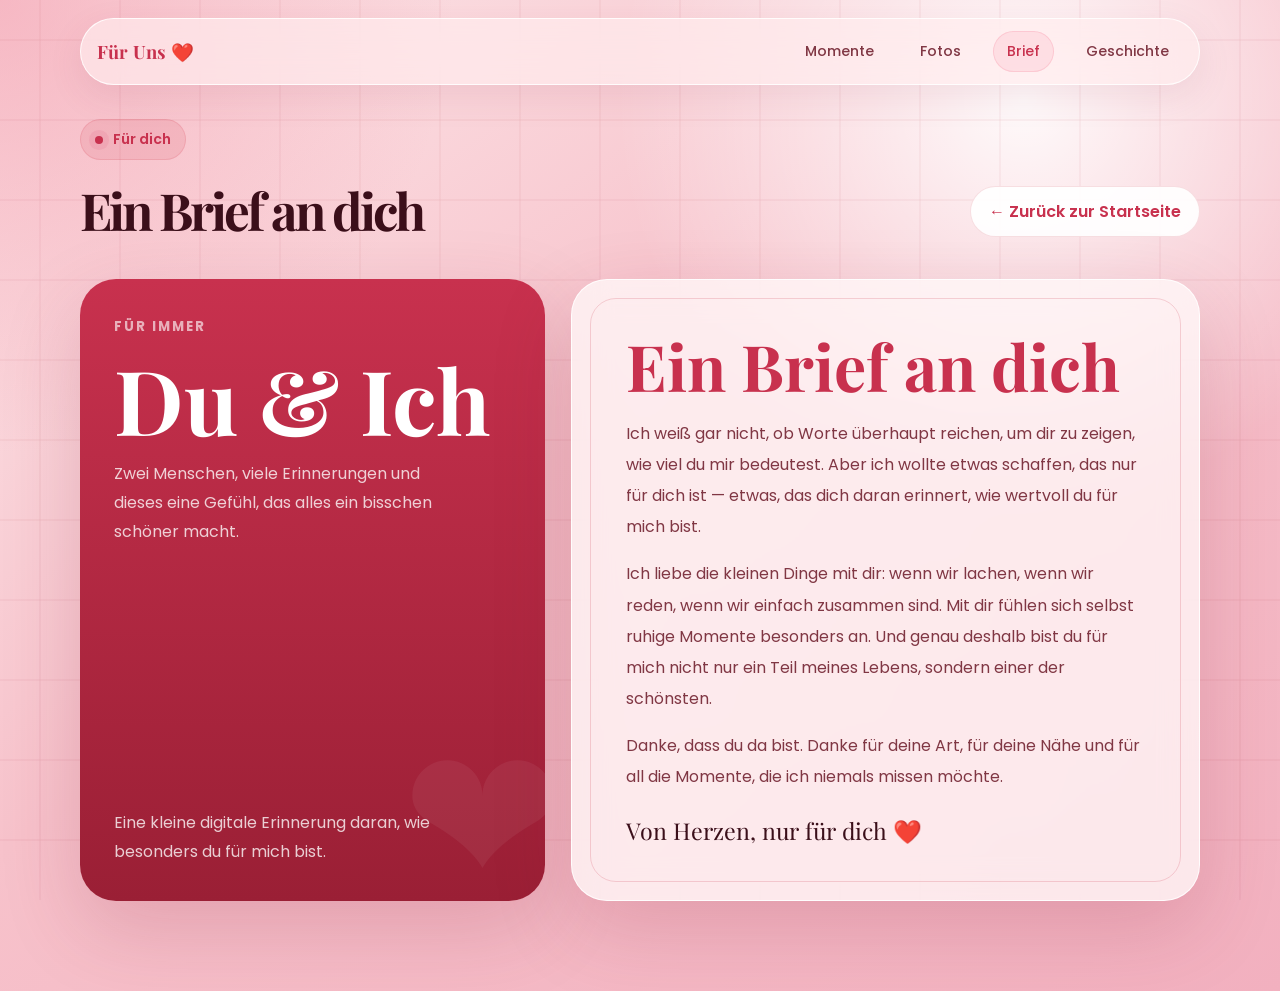
==== brief.html @ fd8bfae0 "Seite überarbeitet mit Menubar und neue Unterseiten" ====
<!DOCTYPE html>
<html lang="de">
<head>
  <meta charset="UTF-8" />
  <meta name="viewport" content="width=device-width, initial-scale=1.0" />
  <title>Brief</title>
  <link rel="preconnect" href="https://fonts.googleapis.com">
  <link rel="preconnect" href="https://fonts.gstatic.com" crossorigin>
  <link href="https://fonts.googleapis.com/css2?family=Playfair+Display:wght@500;600;700&family=Poppins:wght@300;400;500;600&display=swap" rel="stylesheet">
  <link rel="stylesheet" href="./style.css">
</head>
<body>
  <div class="hearts" id="hearts"></div>
  <main class="page content-page">
    <nav class="nav">
      <div class="brand">Für Uns ❤️</div>
      <div class="links">
        <a href="./moments.html">Momente</a>
        <a href="./photos.html">Fotos</a>
        <a href="./brief.html" class="active">Brief</a>
        <a href="./story.html">Geschichte</a>
      </div>
    </nav>
    <header class="page-header">
      <div>
        <p class="small-title">Für dich</p>
        <h1>Ein Brief an dich</h1>
      </div>
      <a href="./index.html" class="back-link">← Zurück zur Startseite</a>
    </header>

    <section class="letter-wrap">
      <aside class="date-card">
        <div>
          <small>Für immer</small>
          <h2>Du & Ich</h2>
          <p>
            Zwei Menschen, viele Erinnerungen und dieses eine Gefühl, das alles ein bisschen schöner macht.
          </p>
        </div>
        <p>Eine kleine digitale Erinnerung daran, wie besonders du für mich bist.</p>
      </aside>

      <article class="letter">
        <h2>Ein Brief an dich</h2>
        <p>
          Ich weiß gar nicht, ob Worte überhaupt reichen, um dir zu zeigen, wie viel du mir bedeutest.
          Aber ich wollte etwas schaffen, das nur für dich ist — etwas, das dich daran erinnert,
          wie wertvoll du für mich bist.
        </p>
        <p>
          Ich liebe die kleinen Dinge mit dir: wenn wir lachen, wenn wir reden, wenn wir einfach zusammen sind.
          Mit dir fühlen sich selbst ruhige Momente besonders an. Und genau deshalb bist du für mich nicht nur ein Teil meines Lebens,
          sondern einer der schönsten.
        </p>
        <p>
          Danke, dass du da bist. Danke für deine Art, für deine Nähe und für all die Momente,
          die ich niemals missen möchte.
        </p>
        <div class="signature">Von Herzen, nur für dich ❤️</div>
      </article>
    </section>
  </main>
  <script src="./script.js"></script>
</body>
</html>
---- style.css ----
* {
      margin: 0;
      padding: 0;
      box-sizing: border-box;
    }

    :root {
      --bg: #fde8ea;
      --cream: #fff1f2;
      --rose: #f06b84;
      --rose-dark: #c8314e;
      --wine: #3b0f1a;
      --muted: #803744;
      --card: rgba(255, 238, 240, 0.78);
      --line: rgba(200, 40, 60, 0.18);
      --shadow: 0 28px 80px rgba(140, 30, 55, 0.18);
      --transition: 0.25s;
    }

    html {
      scroll-behavior: smooth;
    }

    body {
      font-family: 'Poppins', sans-serif;
      color: var(--wine);
      background:
        radial-gradient(circle at top left, rgba(240,140,160,0.52), transparent 28%),
        radial-gradient(circle at 80% 10%, rgba(255,255,255,0.92), transparent 30%),
        linear-gradient(145deg, #fde8ea 0%, #f7c2cb 45%, #f2b0bf 100%);
      min-height: 100vh;
      overflow-x: hidden;
    }

    body::before {
      content: "";
      position: fixed;
      inset: 0;
      background-image: url("data:image/svg+xml,%3Csvg width='80' height='80' viewBox='0 0 80 80' xmlns='http://www.w3.org/2000/svg'%3E%3Cg fill='none' stroke='%23b02b3a' stroke-opacity='0.12'%3E%3Cpath d='M0 40h80M40 0v80'/%3E%3C/g%3E%3C/svg%3E");
      pointer-events: none;
      opacity: 0.75;
      z-index: 0;
    }

    .hearts {
      position: fixed;
      inset: 0;
      pointer-events: none;
      overflow: hidden;
      z-index: 1;
    }

    .heart {
      position: absolute;
      bottom: -50px;
      color: rgba(200, 30, 50, 0.72);
      animation: heartFloat linear forwards;
      filter: blur(0.1px);
    }

    @keyframes heartFloat {
      0% {
        transform: translateY(0) translateX(0) scale(0.7) rotate(0deg);
        opacity: 0;
      }
      14% { opacity: 1; }
      100% {
        transform: translateY(-110vh) translateX(var(--move)) scale(1.35) rotate(35deg);
        opacity: 0;
      }
    }

    .page {
      width: min(1120px, 92%);
      margin: 0 auto;
      position: relative;
      z-index: 2;
      padding-top: 18px;
    }

    .nav {
      position: sticky;
      top: 18px;
      z-index: 10;
      margin-top: 0;
      padding: 12px 16px;
      display: flex;
      justify-content: space-between;
      align-items: center;
      border-radius: 999px;
      background: rgba(255, 236, 238, 0.68);
      backdrop-filter: blur(18px);
      border: 1px solid rgba(255,255,255,0.85);
      box-shadow: 0 12px 35px rgba(150,45,82,0.10);
    }

    .brand {
      font-family: 'Playfair Display', serif;
      color: var(--rose-dark);
      font-size: 1.15rem;
      font-weight: 700;
      letter-spacing: 0.2px;
    }

    .links {
      display: flex;
      gap: 18px;
      font-size: 0.88rem;
    }

    .links a {
      text-decoration: none;
      color: var(--muted);
      font-weight: 500;
      padding: 10px 14px;
      border-radius: 999px;
      transition: var(--transition) ease;
    }

    .links a:hover,
    .links a.active {
      color: var(--rose-dark);
      background: rgba(240, 100, 130, 0.12);
    }

    .links a.active {
      box-shadow: inset 0 0 0 1px rgba(240, 100, 130, 0.18);
    }

    .page-header {
      margin: 34px 0 42px;
      display: grid;
      grid-template-columns: 1fr auto;
      gap: 18px;
      align-items: end;
    }

    .page-header h1 {
      font-family: 'Playfair Display', serif;
      font-size: clamp(2.4rem, 4vw, 3.2rem);
      line-height: 1.02;
      margin: 0.15rem 0 0;
    }

    .back-link {
      display: inline-flex;
      align-items: center;
      justify-content: center;
      padding: 12px 18px;
      border-radius: 999px;
      background: rgba(255,255,255,0.92);
      border: 1px solid rgba(200,30,50,0.14);
      color: var(--rose-dark);
      text-decoration: none;
      font-weight: 600;
      font-size: 1rem;
      transition: transform var(--transition) ease, background var(--transition) ease;
    }

    .back-link:hover,
    .back-link:focus-visible {
      transform: translateY(-2px);
      background: rgba(255,255,255,1);
    }

    .hero {
      min-height: calc(100vh - 90px);
      display: grid;
      grid-template-columns: 1.05fr 0.95fr;
      align-items: center;
      gap: 46px;
      padding: 72px 0 82px;
    }

    .hero-text {
      animation: fadeUp 0.9s ease both;
    }

    .small-title {
      display: inline-flex;
      align-items: center;
      gap: 10px;
      padding: 9px 14px;
      background: rgba(200,30,50,0.10);
      border: 1px solid rgba(200,30,50,0.12);
      border-radius: 999px;
      color: var(--rose-dark);
      font-size: 0.88rem;
      font-weight: 600;
      margin-bottom: 22px;
    }

    .small-title::before {
      content: "";
      width: 8px;
      height: 8px;
      border-radius: 50%;
      background: var(--rose-dark);
      box-shadow: 0 0 0 6px rgba(217,79,121,0.12);
    }

    h1 {
      font-family: 'Playfair Display', serif;
      font-size: clamp(3.6rem, 8vw, 7.6rem);
      line-height: 0.92;
      letter-spacing: -3px;
      color: var(--wine);
      margin-bottom: 26px;
    }

    h1 span {
      display: block;
      color: var(--rose-dark);
      font-style: italic;
    }

    .hero-text p {
      max-width: 600px;
      font-size: 1.06rem;
      line-height: 1.9;
      color: var(--muted);
      margin-bottom: 34px;
    }

    .hero-buttons {
      display: flex;
      gap: 14px;
      flex-wrap: wrap;
    }

    .button {
      border: 0;
      text-decoration: none;
      cursor: pointer;
      border-radius: 999px;
      padding: 14px 22px;
      font-weight: 600;
      transition: var(--transition) ease;
      display: inline-flex;
      align-items: center;
      gap: 9px;
    }

    .button.primary {
      background: var(--rose-dark);
      color: white;
      box-shadow: 0 22px 44px rgba(140,20,40,0.22);
    }

    .button.secondary {
      background: rgba(255,255,255,0.82);
      color: var(--rose-dark);
      border: 1px solid rgba(200,30,50,0.12);
    }

    .button:hover {
      transform: translateY(-3px);
    }

    .hero-visual {
      position: relative;
      min-height: 600px;
      animation: fadeIn 1.1s ease both 0.2s;
    }

.hero-visual::after {
  content: "";
  position: absolute;
  inset: 0;
  pointer-events: none;
  border-radius: inherit;
  background: linear-gradient(180deg, rgba(255,240,243,0.05), transparent 40%);
}

    .photo-main,
    .photo-small,
    .quote-card {
      position: absolute;
      background: var(--cream);
      box-shadow: var(--shadow);
      border: 10px solid rgba(255,255,255,0.95);
    }

    .photo-main {
      width: 72%;
      height: 460px;
      right: 4%;
      top: 38px;
      border-radius: 34px;
      overflow: hidden;
      transform: rotate(3deg);
    }

    .photo-main img,
    .photo-small img {
      width: 100%;
      height: 100%;
      object-fit: cover;
      display: block;
    }

    .photo-small {
      width: 48%;
      height: 260px;
      left: 0;
      bottom: 35px;
      border-radius: 26px;
      overflow: hidden;
      transform: rotate(-7deg);
    }

    .quote-card {
      width: 245px;
      right: 0;
      bottom: 10px;
      border-radius: 26px;
      padding: 24px;
      border-width: 1px;
      background: rgba(255,250,250,0.78);
      backdrop-filter: blur(16px);
      transform: rotate(2deg);
    }

    .quote-card p {
      color: var(--wine);
      line-height: 1.65;
      font-family: 'Playfair Display', serif;
      font-size: 1.25rem;
      font-style: italic;
    }

    .section-head {
      margin: 34px auto 36px;
      text-align: center;
      max-width: 720px;
    }

    .section-head .label {
      color: var(--rose-dark);
      font-weight: 700;
      text-transform: uppercase;
      letter-spacing: 2px;
      font-size: 0.78rem;
    }

    .section-head h2 {
      margin-top: 8px;
      font-family: 'Playfair Display', serif;
      font-size: clamp(2.4rem, 5vw, 4.7rem);
      line-height: 1;
      letter-spacing: -1.5px;
    }

    .section-head p {
      margin-top: 14px;
      color: var(--muted);
      line-height: 1.8;
    }

    .intro-gallery {
      margin: 68px 0 90px;
    }

    .gallery-grid {
      display: grid;
      grid-template-columns: repeat(auto-fit, minmax(280px, 1fr));
      gap: 26px;
      margin-top: 38px;
    }

    .intro-card {
      border-radius: 32px;
      overflow: hidden;
      background: rgba(255,255,255,0.92);
      backdrop-filter: blur(12px);
      border: 1px solid rgba(255,255,255,0.86);
      box-shadow: 0 20px 60px rgba(140, 30, 55, 0.12);
      transition: transform var(--transition) ease, box-shadow var(--transition) ease;
      display: flex;
      flex-direction: column;
    }

    .intro-card:hover {
      transform: translateY(-6px);
      box-shadow: 0 30px 80px rgba(140, 30, 55, 0.2);
    }

    .intro-card img {
      width: 100%;
      height: 200px;
      object-fit: cover;
      display: block;
    }

    .intro-label {
      padding: 20px 24px;
      background: linear-gradient(135deg, rgba(240, 107, 132, 0.08), rgba(217, 79, 121, 0.04));
      border-top: 1px solid rgba(200, 30, 50, 0.1);
      flex: 1;
      display: flex;
      flex-direction: column;
      justify-content: center;
      color: var(--muted);
      font-size: 0.95rem;
      line-height: 1.6;
    }

    .intro-label strong {
      display: block;
      margin-bottom: 8px;
      font-family: 'Playfair Display', serif;
      font-size: 1.05rem;
      font-weight: 600;
      color: var(--rose-dark);
    }

    .memories {
      display: grid;
      grid-template-columns: repeat(12, 1fr);
      gap: 22px;
      margin-bottom: 90px;
    }

    .memory {
      min-height: 390px;
      border-radius: 34px;
      overflow: hidden;
      position: relative;
      box-shadow: var(--shadow);
      background: #fff;
      isolation: isolate;
    }

    .memory:nth-child(1) { grid-column: span 7; }
    .memory:nth-child(2) { grid-column: span 5; }
    .memory:nth-child(3) { grid-column: span 5; }
    .memory:nth-child(4) { grid-column: span 7; }

    .memory img {
      position: absolute;
      inset: 0;
      width: 100%;
      height: 100%;
      object-fit: cover;
      transition: transform 0.7s ease;
      z-index: -2;
    }

    .memory::before {
      content: "";
      position: absolute;
      inset: 0;
      background: linear-gradient(to top, rgba(44,14,28,0.78), rgba(44,14,28,0.12), transparent);
      z-index: -1;
    }

    .memory:hover img {
      transform: scale(1.07);
    }

    .memory-content {
      height: 100%;
      display: flex;
      flex-direction: column;
      justify-content: flex-end;
      padding: 30px;
      color: white;
    }

    .memory-content span {
      width: fit-content;
      padding: 7px 12px;
      border-radius: 999px;
      background: rgba(255,255,255,0.14);
      backdrop-filter: blur(12px);
      font-size: 0.78rem;
      font-weight: 700;
      margin-bottom: 13px;
    }

    .memory-content h3 {
      font-family: 'Playfair Display', serif;
      font-size: 2rem;
      margin-bottom: 9px;
    }

    .memory-content p {
      max-width: 470px;
      color: rgba(255,255,255,0.86);
      line-height: 1.7;
    }

    .letter-wrap {
      margin: 20px 0 90px;
      display: grid;
      grid-template-columns: 0.85fr 1.15fr;
      gap: 26px;
      align-items: stretch;
    }

    .date-card {
      border-radius: 36px;
      padding: 34px;
      background: linear-gradient(180deg, var(--rose-dark), #9a1f35);
      color: white;
      box-shadow: var(--shadow);
      position: relative;
      overflow: hidden;
      min-height: 430px;
      display: flex;
      flex-direction: column;
      justify-content: space-between;
    }

    .date-card::after {
      content: "❤";
      position: absolute;
      right: -18px;
      bottom: -60px;
      font-size: 12rem;
      color: rgba(255,255,255,0.06);
    }

    .date-card small {
      color: rgba(255,255,255,0.62);
      text-transform: uppercase;
      letter-spacing: 2px;
      font-weight: 700;
    }

    .date-card h2 {
      font-family: 'Playfair Display', serif;
      font-size: clamp(3.4rem, 7vw, 5.6rem);
      line-height: 0.92;
      margin: 20px 0;
    }

    .date-card p {
      color: rgba(255,255,255,0.78);
      line-height: 1.8;
      max-width: 320px;
    }

    .letter {
      border-radius: 36px;
      padding: clamp(30px, 5vw, 54px);
      background: rgba(255,249,249,0.76);
      backdrop-filter: blur(18px);
      border: 1px solid rgba(255,255,255,0.86);
      box-shadow: var(--shadow);
      position: relative;
    }

    .letter::before {
      content: "";
      position: absolute;
      inset: 18px;
      border: 1px solid var(--line);
      border-radius: 26px;
      pointer-events: none;
    }

    .letter h2 {
      font-family: 'Playfair Display', serif;
      font-size: clamp(2.4rem, 5vw, 4.2rem);
      line-height: 1;
      margin-bottom: 20px;
      color: var(--rose-dark);
    }

    .letter p {
      color: var(--muted);
      line-height: 1.95;
      margin-bottom: 16px;
      position: relative;
      z-index: 1;
    }

    .signature {
      margin-top: 22px;
      font-family: 'Playfair Display', serif;
      font-size: 1.45rem;
      color: var(--wine);
      position: relative;
      z-index: 1;
    }

    .timeline {
      margin: 0 0 80px;
      padding: 48px;
      border-radius: 38px;
      background: rgba(255,245,246,0.72);
      backdrop-filter: blur(18px);
      border: 1px solid rgba(255,255,255,0.84);
      box-shadow: var(--shadow);
    }

    .timeline h2 {
      font-family: 'Playfair Display', serif;
      text-align: center;
      font-size: clamp(2.5rem, 5vw, 4.6rem);
      margin-bottom: 42px;
      letter-spacing: -1px;
    }

    .steps {
      display: grid;
      grid-template-columns: repeat(4, 1fr);
      gap: 18px;
    }

    .step {
      position: relative;
      padding: 24px;
      min-height: 230px;
      border-radius: 28px;
      background: rgba(255,255,255,0.68);
      border: 1px solid rgba(217,79,121,0.10);
    }

    .step strong {
      display: grid;
      place-items: center;
      width: 42px;
      height: 42px;
      border-radius: 50%;
      color: white;
      background: var(--rose-dark);
      margin-bottom: 18px;
      box-shadow: 0 10px 22px rgba(217,79,121,0.25);
    }

    .step h3 {
      font-size: 1rem;
      color: var(--wine);
      margin-bottom: 10px;
    }

    .step p {
      color: var(--muted);
      line-height: 1.7;
      font-size: 0.92rem;
    }

    .final-message {
      margin: 0 auto 74px;
      text-align: center;
      max-width: 820px;
      padding: 58px 30px;
      border-radius: 40px;
      background: linear-gradient(135deg, #7a1220, #c62b47);
      color: white;
      box-shadow: var(--shadow);
      position: relative;
      overflow: hidden;
    }

    .final-message::before {
      content: "♡";
      position: absolute;
      left: 28px;
      top: -32px;
      color: rgba(255,255,255,0.08);
      font-size: 13rem;
      line-height: 1;
    }

    .final-message h2 {
      font-family: 'Playfair Display', serif;
      font-size: clamp(2.5rem, 5vw, 4.5rem);
      line-height: 1;
      margin-bottom: 18px;
      position: relative;
    }

    .final-message p {
      color: rgba(255,255,255,0.82);
      line-height: 1.9;
      position: relative;
      max-width: 620px;
      margin: auto;
    }

    footer {
      text-align: center;
      color: var(--muted);
      padding: 0 0 40px;
      font-size: 0.92rem;
    }

    .music-btn {
      position: fixed;
      right: 22px;
      bottom: 22px;
      z-index: 20;
      width: 62px;
      height: 62px;
      border-radius: 50%;
      border: 0;
      cursor: pointer;
      background: var(--rose-dark);
      color: white;
      font-size: 1.3rem;
      box-shadow: 0 16px 36px rgba(140,20,40,0.32);
      transition: var(--transition) ease;
    }

    .music-btn:hover {
      transform: translateY(-4px) scale(1.04);
      background: var(--wine);
    }

    .music-btn.playing {
      animation: pulse 1.4s infinite;
    }

    @keyframes pulse {
      0%, 100% { box-shadow: 0 16px 36px rgba(75,31,47,0.28); }
      50% { box-shadow: 0 16px 50px rgba(217,79,121,0.55); }
    }

    @keyframes fadeUp {
      from { opacity: 0; transform: translateY(28px); }
      to { opacity: 1; transform: translateY(0); }
    }

    @keyframes fadeIn {
      from { opacity: 0; transform: scale(0.96); }
      to { opacity: 1; transform: scale(1); }
    }

/* Focus styles for keyboard users */
.links a:focus-visible,
.button:focus-visible,
.music-btn:focus-visible,
a:focus-visible,
button:focus-visible {
  outline: 3px solid rgba(217,79,121,0.14);
  outline-offset: 4px;
  border-radius: 12px;
}

.photo-page {
  width: min(1120px, 92%);
  margin: 0 auto;
  padding: 24px 0 80px;
}

.photo-page .page-header {
  display: grid;
  grid-template-columns: 1fr auto;
  gap: 18px;
  align-items: end;
  margin: 28px 0 36px;
}

.photo-page .page-header h1 {
  font-family: 'Playfair Display', serif;
  font-size: clamp(2.2rem, 4vw, 3rem);
  color: var(--wine);
  margin: 0;
}

.photo-page .back-link {
  display: inline-flex;
  align-items: center;
  justify-content: center;
  padding: 12px 18px;
  border-radius: 999px;
  background: rgba(255,255,255,0.92);
  border: 1px solid rgba(200,30,50,0.14);
  color: var(--rose-dark);
  text-decoration: none;
  font-weight: 600;
  font-size: 1rem;
  transition: transform var(--transition) ease, background var(--transition) ease;
}

.photo-page .back-link:hover,
.photo-page .back-link:focus-visible {
  transform: translateY(-2px);
  background: rgba(255,255,255,1);
}

.photo-grid {
  display: grid;
  grid-template-columns: repeat(auto-fit, minmax(280px, 1fr));
  gap: 26px;
}

.photo-card {
  border-radius: 32px;
  overflow: hidden;
  box-shadow: var(--shadow);
  position: relative;
  height: 360px;
  transition: transform var(--transition) ease, box-shadow var(--transition) ease;
}

.photo-card:hover {
  transform: translateY(-8px);
  box-shadow: 0 40px 100px rgba(140, 30, 55, 0.25);
}

.photo-card img {
  width: 100%;
  height: 100%;
  object-fit: cover;
  display: block;
}

.photo-card .caption {
  position: absolute;
  bottom: 0;
  left: 0;
  right: 0;
  padding: 24px 22px;
  background: linear-gradient(180deg, transparent 0%, rgba(44,14,28,0.92) 40%, rgba(44,14,28,0.98) 100%);
  color: white;
  line-height: 1.6;
}

.photo-card .caption strong {
  display: block;
  margin-bottom: 8px;
  font-family: 'Playfair Display', serif;
  font-size: 1.12rem;
  font-weight: 600;
}

@media (max-width: 840px) {
  .photo-grid {
    grid-template-columns: repeat(2, minmax(0, 1fr));
  }
}

@media (max-width: 620px) {
  .photo-page {
    padding: 40px 0 60px;
  }

  .photo-page .page-header {
    flex-direction: column;
    align-items: flex-start;
  }

  .photo-grid {
    grid-template-columns: 1fr;
  }
}

    @media (max-width: 1000px) {
      .hero {
        grid-template-columns: 1fr;
        gap: 20px;
        padding-top: 58px;
      }

      .hero-visual {
        min-height: 520px;
      }

      .memory:nth-child(n) {
        grid-column: span 6;
      }

      .letter-wrap {
        grid-template-columns: 1fr;
      }

      .steps {
        grid-template-columns: repeat(2, 1fr);
      }
    }

    @media (max-width: 680px) {
      .page {
        width: min(94%, 1120px);
      }

      .nav {
        align-items: flex-start;
        flex-direction: column;
        border-radius: 26px;
      }

      .links {
        width: 100%;
        justify-content: space-between;
        gap: 8px;
        font-size: 0.8rem;
      }

      h1 {
        letter-spacing: -1.5px;
      }

      .page-header {
        grid-template-columns: 1fr;
        align-items: flex-start;
      }

      .back-link {
        justify-self: start;
      }

      .hero {
        min-height: auto;
        padding: 46px 0 58px;
      }

      .hero-visual {
        min-height: 430px;
      }

      .photo-main {
        width: 82%;
        height: 330px;
        right: 0;
      }

      .photo-small {
        width: 55%;
        height: 190px;
        bottom: 28px;
      }

      .quote-card {
        width: 210px;
        padding: 18px;
      }

      .quote-card p {
        font-size: 1.05rem;
      }

      .memory:nth-child(n) {
        grid-column: span 12;
      }

      .memory {
        min-height: 330px;
        border-radius: 28px;
      }

      .letter,
      .date-card,
      .timeline,
      .final-message {
        border-radius: 28px;
      }

      .timeline {
        padding: 28px;
      }

      .steps {
        grid-template-columns: 1fr;
      }

      .music-btn {
        width: 56px;
        height: 56px;
      }
    }

@media (max-width: 820px) {
  .memories {
    grid-template-columns: 1fr;
    gap: 18px;
  }

  .memory {
    min-height: 280px;
  }
}
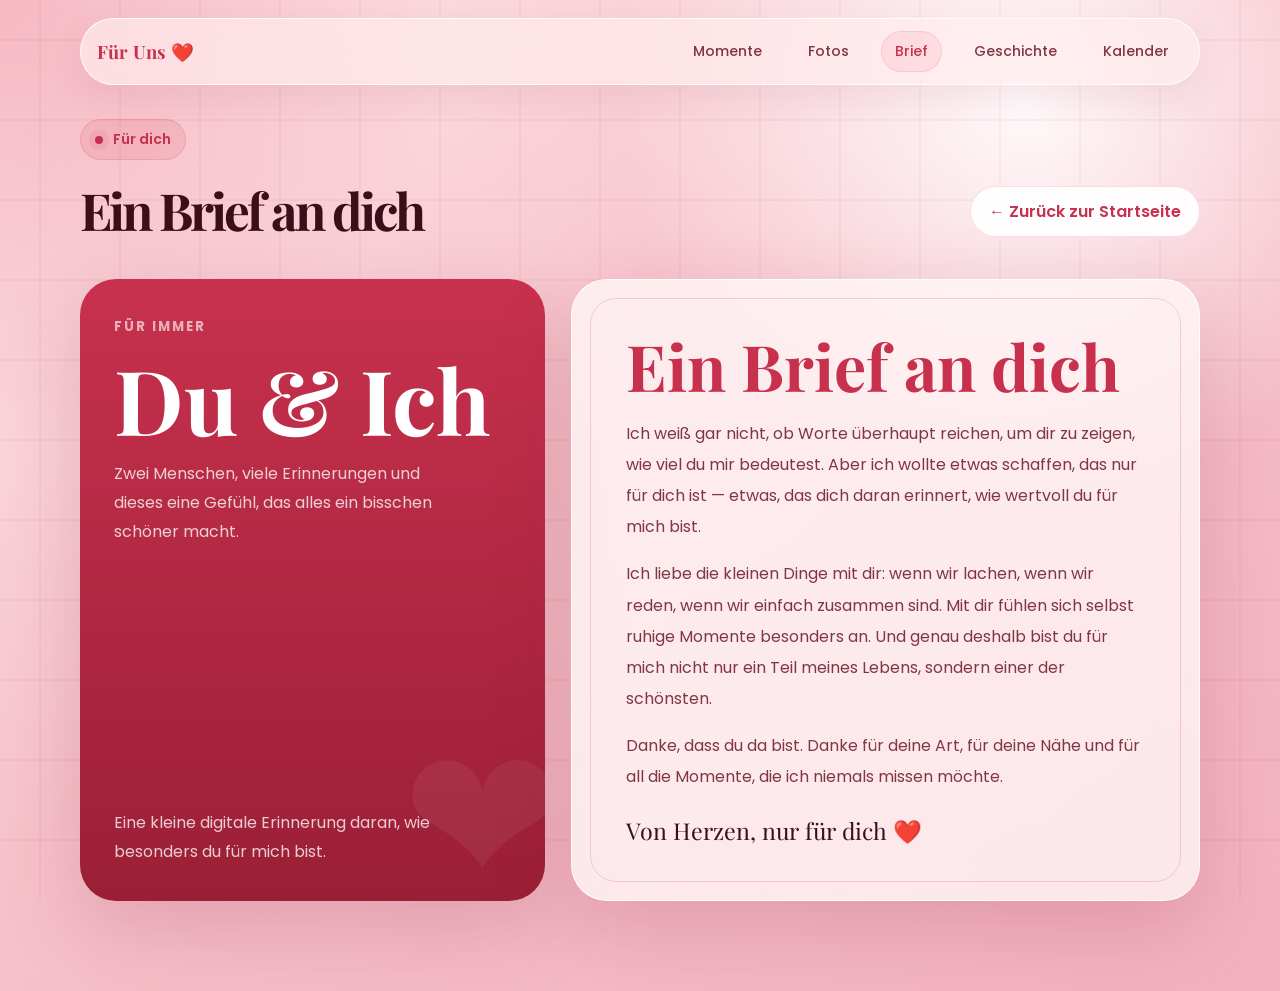
==== commit 1b4ec47d: "Kalender funktionsfähig" ====
--- a/brief.html
+++ b/brief.html
@@ -19,6 +19,7 @@
         <a href="./photos.html">Fotos</a>
         <a href="./brief.html" class="active">Brief</a>
         <a href="./story.html">Geschichte</a>
+        <a href="./calendar.html">Kalender</a>
       </div>
     </nav>
     <header class="page-header">
--- a/style.css
+++ b/style.css
@@ -371,37 +371,32 @@
     .intro-card {
       border-radius: 32px;
       overflow: hidden;
-      background: rgba(255,255,255,0.92);
-      backdrop-filter: blur(12px);
-      border: 1px solid rgba(255,255,255,0.86);
-      box-shadow: 0 20px 60px rgba(140, 30, 55, 0.12);
+      box-shadow: var(--shadow);
+      position: relative;
+      height: 360px;
       transition: transform var(--transition) ease, box-shadow var(--transition) ease;
-      display: flex;
-      flex-direction: column;
     }
 
     .intro-card:hover {
-      transform: translateY(-6px);
-      box-shadow: 0 30px 80px rgba(140, 30, 55, 0.2);
+      transform: translateY(-8px);
+      box-shadow: 0 40px 100px rgba(140, 30, 55, 0.25);
     }
 
     .intro-card img {
       width: 100%;
-      height: 200px;
+      height: 100%;
       object-fit: cover;
       display: block;
     }
 
     .intro-label {
-      padding: 20px 24px;
-      background: linear-gradient(135deg, rgba(240, 107, 132, 0.08), rgba(217, 79, 121, 0.04));
-      border-top: 1px solid rgba(200, 30, 50, 0.1);
-      flex: 1;
-      display: flex;
-      flex-direction: column;
-      justify-content: center;
-      color: var(--muted);
-      font-size: 0.95rem;
+      position: absolute;
+      bottom: 0;
+      left: 0;
+      right: 0;
+      padding: 24px 22px;
+      background: linear-gradient(180deg, transparent 0%, rgba(44,14,28,0.92) 40%, rgba(44,14,28,0.98) 100%);
+      color: white;
       line-height: 1.6;
     }
 
@@ -409,9 +404,8 @@
       display: block;
       margin-bottom: 8px;
       font-family: 'Playfair Display', serif;
-      font-size: 1.05rem;
+      font-size: 1.12rem;
       font-weight: 600;
-      color: var(--rose-dark);
     }
 
     .memories {
@@ -828,6 +822,201 @@
   font-weight: 600;
 }
 
+.calendar-page .page-header {
+  display: grid;
+  grid-template-columns: 1fr auto;
+  gap: 18px;
+  align-items: end;
+  margin: 36px 0 42px;
+}
+
+.calendar-page .page-header h1 {
+  font-family: 'Playfair Display', serif;
+  font-size: clamp(2.6rem, 5vw, 4rem);
+  margin: 0;
+}
+
+.calendar-info {
+  max-width: 760px;
+  margin: 0 auto 34px;
+  text-align: center;
+  color: var(--muted);
+  line-height: 1.8;
+  font-size: 1rem;
+}
+
+.calendar-grid {
+  display: grid;
+  grid-template-columns: repeat(7, minmax(0, 1fr));
+  gap: 12px;
+  margin-bottom: 32px;
+}
+
+.calendar-navigation {
+  display: flex;
+  justify-content: center;
+  align-items: center;
+  gap: 24px;
+  margin-bottom: 32px;
+}
+
+.calendar-nav-btn {
+  background: rgba(255, 255, 255, 0.95);
+  border: 1px solid rgba(255, 255, 255, 0.9);
+  border-radius: 12px;
+  padding: 12px 18px;
+  font-size: 1.4rem;
+  cursor: pointer;
+  color: var(--rose-dark);
+  transition: all var(--transition) ease;
+  box-shadow: var(--shadow);
+}
+
+.calendar-nav-btn:hover {
+  transform: scale(1.1);
+  background: rgba(240, 107, 132, 0.15);
+  border-color: rgba(240, 107, 132, 0.45);
+}
+
+.calendar-nav-btn:active {
+  transform: scale(0.95);
+}
+
+.calendar-month-title {
+  font-size: 1.3rem;
+  font-weight: 600;
+  color: var(--rose-dark);
+  min-width: 200px;
+  text-align: center;
+  font-family: 'Playfair Display', serif;
+}
+
+.calendar-container {
+  position: relative;
+}
+
+.calendar-month {
+  display: none;
+  animation: fadeIn 0.3s ease;
+}
+
+.calendar-month.active {
+  display: block;
+}
+
+@keyframes fadeIn {
+  from {
+    opacity: 0;
+  }
+  to {
+    opacity: 1;
+  }
+}
+
+.calendar-month-header {
+  text-align: center;
+  font-size: 1.5rem;
+  font-weight: 600;
+  color: var(--rose-dark);
+  margin-top: 36px;
+  margin-bottom: 16px;
+  font-family: 'Playfair Display', serif;
+}
+
+.calendar-day {
+  position: relative;
+  min-height: 110px;
+  border-radius: 24px;
+  background: rgba(255,255,255,0.95);
+  border: 1px solid rgba(255,255,255,0.9);
+  box-shadow: var(--shadow);
+  padding: 16px;
+  display: flex;
+  flex-direction: column;
+  justify-content: space-between;
+  transition: transform var(--transition) ease, box-shadow var(--transition) ease;
+}
+
+.calendar-day:hover {
+  transform: translateY(-4px);
+  box-shadow: 0 28px 70px rgba(140,30,55,0.16);
+}
+
+.calendar-day.calendar-header {
+  background: transparent;
+  border-color: transparent;
+  box-shadow: none;
+  color: var(--rose-dark);
+  text-transform: uppercase;
+  font-size: 0.78rem;
+  font-weight: 700;
+  display: grid;
+  place-items: center;
+  min-height: auto;
+  padding: 10px 0;
+}
+
+.calendar-day .day-number {
+  font-size: 1.3rem;
+  font-weight: 700;
+  color: var(--wine);
+}
+
+.calendar-day.marked {
+  background: linear-gradient(180deg, rgba(240,107,132,0.28), rgba(255,255,255,0.98));
+  border-color: rgba(240,107,132,0.45);
+}
+
+.calendar-day.marked .day-number {
+  color: var(--rose-dark);
+}
+
+.calendar-day.marked .calendar-heart {
+  position: absolute;
+  top: 50%;
+  left: 50%;
+  transform: translate(-50%, -50%);
+  font-size: 2.6rem;
+  opacity: 0.95;
+}
+
+.calendar-heart {
+  position: absolute;
+  top: 14px;
+  right: 14px;
+  font-size: 1.35rem;
+  color: var(--rose-dark);
+}
+
+/* Removed the descriptive label — only the heart remains visible */
+
+.calendar-legend {
+  display: flex;
+  justify-content: center;
+  align-items: center;
+  gap: 10px;
+  padding: 18px 24px;
+  border-radius: 999px;
+  background: rgba(255,255,255,0.88);
+  border: 1px solid rgba(255,255,255,0.9);
+  box-shadow: var(--shadow);
+  max-width: 520px;
+  margin: 0 auto 40px;
+  color: var(--wine);
+}
+
+.calendar-legend span {
+  display: inline-flex;
+  align-items: center;
+  justify-content: center;
+  width: 30px;
+  height: 30px;
+  border-radius: 50%;
+  background: rgba(240,107,132,0.16);
+  color: var(--rose-dark);
+  font-size: 0.95rem;
+}
+
 @media (max-width: 840px) {
   .photo-grid {
     grid-template-columns: repeat(2, minmax(0, 1fr));
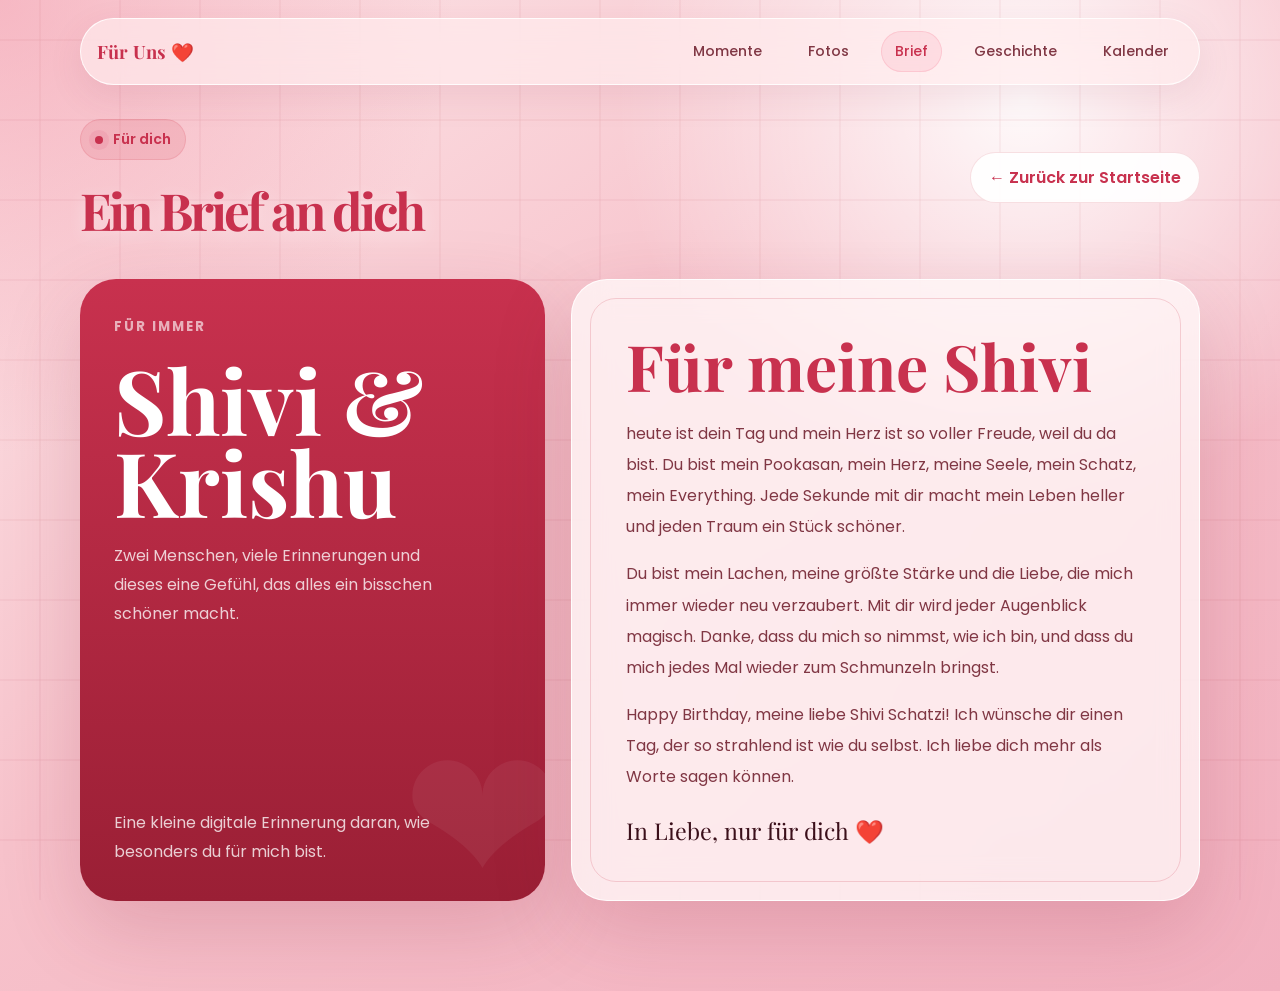
==== commit 22db6397: "finishing Website" ====
--- a/brief.html
+++ b/brief.html
@@ -34,7 +34,8 @@
       <aside class="date-card">
         <div>
           <small>Für immer</small>
-          <h2>Du & Ich</h2>
+          <h2>Shivi & Krishu
+          </h2>
           <p>
             Zwei Menschen, viele Erinnerungen und dieses eine Gefühl, das alles ein bisschen schöner macht.
           </p>
@@ -43,22 +44,21 @@
       </aside>
 
       <article class="letter">
-        <h2>Ein Brief an dich</h2>
+        <h2>Für meine Shivi</h2>
         <p>
-          Ich weiß gar nicht, ob Worte überhaupt reichen, um dir zu zeigen, wie viel du mir bedeutest.
-          Aber ich wollte etwas schaffen, das nur für dich ist — etwas, das dich daran erinnert,
-          wie wertvoll du für mich bist.
+          heute ist dein Tag und mein Herz ist so voller Freude, weil du da bist. Du bist mein Pookasan, mein Herz, meine Seele, mein Schatz,
+          mein Everything. Jede Sekunde mit dir macht mein Leben heller und jeden Traum ein Stück schöner.
         </p>
         <p>
-          Ich liebe die kleinen Dinge mit dir: wenn wir lachen, wenn wir reden, wenn wir einfach zusammen sind.
-          Mit dir fühlen sich selbst ruhige Momente besonders an. Und genau deshalb bist du für mich nicht nur ein Teil meines Lebens,
-          sondern einer der schönsten.
+          Du bist mein Lachen, meine größte Stärke und die Liebe, die mich immer wieder neu verzaubert.
+          Mit dir wird jeder Augenblick magisch. Danke, dass du mich so nimmst, wie ich bin, und dass du mich jedes Mal wieder
+          zum Schmunzeln bringst.
         </p>
         <p>
-          Danke, dass du da bist. Danke für deine Art, für deine Nähe und für all die Momente,
-          die ich niemals missen möchte.
+          Happy Birthday, meine liebe Shivi Schatzi! Ich wünsche dir einen Tag, der so strahlend ist wie du selbst.
+          Ich liebe dich mehr als Worte sagen können.
         </p>
-        <div class="signature">Von Herzen, nur für dich ❤️</div>
+        <div class="signature">In Liebe, nur für dich ❤️</div>
       </article>
     </section>
   </main>
--- a/style.css
+++ b/style.css
@@ -132,14 +132,55 @@
       display: grid;
       grid-template-columns: 1fr auto;
       gap: 18px;
-      align-items: end;
+      align-items: center;
+    }
+
+    .page-header .back-link {
+      justify-self: end;
+    }
+
+    .birthday-header {
+      padding: 26px 28px;
+      border-radius: 36px;
+      background: linear-gradient(135deg, rgba(255,250,250,0.96), rgba(255,230,238,0.96));
+      border: 1px solid rgba(240,100,130,0.2);
+      box-shadow: 0 28px 80px rgba(217,79,121,0.12);
+      position: relative;
+      overflow: hidden;
+    }
+
+    .birthday-header::before,
+    .birthday-header::after {
+      content: "";
+      position: absolute;
+      border-radius: 50%;
+      pointer-events: none;
+    }
+
+    .birthday-header::before {
+      width: 180px;
+      height: 180px;
+      top: -40px;
+      right: -40px;
+      background: rgba(246,107,132,0.18);
+      filter: blur(1px);
+    }
+
+    .birthday-header::after {
+      width: 95px;
+      height: 95px;
+      left: -20px;
+      bottom: -22px;
+      background: rgba(255,255,255,0.6);
     }
 
     .page-header h1 {
       font-family: 'Playfair Display', serif;
-      font-size: clamp(2.4rem, 4vw, 3.2rem);
+      font-size: clamp(2.8rem, 4vw, 3.6rem);
       line-height: 1.02;
       margin: 0.15rem 0 0;
+      color: var(--rose-dark);
+      text-shadow: 0 4px 18px rgba(255,255,255,0.45);
     }
 
     .back-link {
@@ -333,6 +374,21 @@
       margin: 34px auto 36px;
       text-align: center;
       max-width: 720px;
+      position: relative;
+    }
+
+    .section-head::before {
+      content: "";
+      position: absolute;
+      top: -12px;
+      left: 50%;
+      transform: translateX(-50%);
+      width: 220px;
+      height: 220px;
+      background: radial-gradient(circle, rgba(255,255,255,0.88), rgba(255,240,244,0.22));
+      border-radius: 50%;
+      filter: blur(22px);
+      z-index: -1;
     }
 
     .section-head .label {
@@ -355,6 +411,128 @@
       margin-top: 14px;
       color: var(--muted);
       line-height: 1.8;
+    }
+
+    .birthday-banner {
+      margin: 0 auto 50px;
+      padding: 36px 34px;
+      border-radius: 42px;
+      background: radial-gradient(circle at top left, rgba(255,255,255,0.96), rgba(255,231,238,0.96) 35%),
+        linear-gradient(145deg, rgba(255,245,248,0.98), rgba(255,225,234,0.95));
+      border: 1px solid rgba(240,100,130,0.22);
+      box-shadow: 0 26px 90px rgba(217,79,121,0.14);
+      position: relative;
+      overflow: hidden;
+      max-width: 860px;
+      min-height: 230px;
+      display: flex;
+      flex-direction: column;
+      justify-content: center;
+      align-items: center;
+      text-align: center;
+    }
+
+    .birthday-banner .confetti {
+      position: absolute;
+      inset: 0;
+      pointer-events: none;
+      overflow: hidden;
+    }
+
+    .birthday-banner .confetti span {
+      position: absolute;
+      width: 12px;
+      height: 12px;
+      border-radius: 50%;
+      opacity: 0.95;
+      transform: rotate(10deg);
+    }
+
+    .birthday-banner .confetti span:nth-child(1) { background: #ff6c93; top: 24%; left: 16%; width: 10px; height: 10px; animation-delay: 0s; }
+    .birthday-banner .confetti span:nth-child(2) { background: #fff066; top: 14%; left: 68%; width: 14px; height: 14px; animation-delay: 0.5s; }
+    .birthday-banner .confetti span:nth-child(3) { background: #9ed5ff; top: 68%; left: 24%; width: 12px; height: 12px; animation-delay: 0.2s; }
+    .birthday-banner .confetti span:nth-child(4) { background: #ffb7d8; top: 44%; left: 82%; width: 10px; height: 10px; animation-delay: 0.7s; }
+    .birthday-banner .confetti span:nth-child(5) { background: #f7a47d; top: 78%; left: 48%; width: 14px; height: 14px; animation-delay: 0.3s; }
+    .birthday-banner .confetti span:nth-child(6) { background: #d99cff; top: 34%; left: 52%; width: 10px; height: 10px; animation-delay: 0.6s; }
+
+    .birthday-banner .confetti {
+      display: block;
+    }
+
+    .birthday-banner .confetti span {
+      animation: confettiFall 5.5s infinite ease-in;
+    }
+
+    @keyframes confettiFall {
+      0% {
+        transform: translateY(-12px) rotate(0deg);
+        opacity: 0;
+      }
+      10% {
+        opacity: 1;
+      }
+      100% {
+        transform: translateY(160px) rotate(360deg);
+        opacity: 0;
+      }
+    }
+
+    .birthday-banner::before,
+    .birthday-banner::after {
+      content: "";
+      position: absolute;
+      border-radius: 50%;
+      pointer-events: none;
+    }
+
+    .birthday-banner::before {
+      width: 140px;
+      height: 140px;
+      top: -24px;
+      right: -18px;
+      background: rgba(239,163,183,0.24);
+      box-shadow: 0 0 0 24px rgba(255,255,255,0.18);
+    }
+
+    .birthday-banner::after {
+      width: 90px;
+      height: 90px;
+      bottom: -16px;
+      left: 18%;
+      background: rgba(255,255,255,0.42);
+      box-shadow: 0 0 0 12px rgba(255,255,255,0.25);
+    }
+
+    .birthday-banner span {
+      display: inline-flex;
+      align-items: center;
+      gap: 10px;
+      padding: 12px 18px;
+      border-radius: 999px;
+      background: rgba(255,255,255,0.98);
+      color: var(--rose-dark);
+      font-weight: 700;
+      letter-spacing: 0.8px;
+      margin-bottom: 18px;
+      box-shadow: 0 18px 40px rgba(217,79,121,0.12);
+      width: fit-content;
+    }
+
+    .birthday-banner h2 {
+      margin: 0;
+      color: var(--wine);
+      font-family: 'Playfair Display', serif;
+      font-size: clamp(2.2rem, 4vw, 3.2rem);
+      line-height: 1.05;
+      letter-spacing: -1px;
+      text-shadow: 0 1px 3px rgba(255,255,255,0.35);
+    }
+
+    .birthday-banner p {
+      margin: 18px 0 0;
+      color: var(--muted);
+      line-height: 1.9;
+      max-width: 760px;
     }
 
     .intro-gallery {
@@ -436,8 +614,19 @@
       width: 100%;
       height: 100%;
       object-fit: cover;
+      object-position: center center;
       transition: transform 0.7s ease;
       z-index: -2;
+    }
+
+    /* Feinjustierung: Kapitel 1 und 4 besser im Frame ausrichten */
+    .memory:nth-child(1) img {
+      object-position: center 25%;
+    }
+
+    .memory:nth-child(4) img {
+      /* Noch mehr nach oben verschieben, damit beide Personen klar im Bild stehen */
+      object-position: 50% 30%;
     }
 
     .memory::before {
@@ -782,13 +971,152 @@
   gap: 26px;
 }
 
+.photo-slider {
+  position: relative;
+  padding: 16px 0 8px;
+}
+
+.slider-header {
+  display: flex;
+  justify-content: space-between;
+  align-items: center;
+  gap: 18px;
+  margin-bottom: 18px;
+}
+
+.slider-title {
+  font-size: 0.95rem;
+  font-weight: 700;
+  letter-spacing: 0.16em;
+  text-transform: uppercase;
+  color: var(--rose-dark);
+}
+
+.slider-wrapper {
+  display: grid;
+  grid-template-columns: auto minmax(0, 1fr) auto;
+  align-items: center;
+  gap: 14px;
+}
+
+.photo-track {
+  display: grid;
+  grid-auto-flow: column;
+  grid-auto-columns: minmax(min(88vw, 520px), 1fr);
+  gap: 18px;
+  overflow-x: auto;
+  scroll-snap-type: x mandatory;
+  padding-bottom: 6px;
+  scroll-behavior: smooth;
+}
+
+.photo-track::-webkit-scrollbar {
+  height: 10px;
+}
+
+.photo-track::-webkit-scrollbar-thumb {
+  background: rgba(200,30,50,0.32);
+  border-radius: 999px;
+}
+
+.photo-track::-webkit-scrollbar-track {
+  background: rgba(255,255,255,0.15);
+}
+
 .photo-card {
-  border-radius: 32px;
+  min-width: min(92vw, 520px);
+  max-width: 520px;
+  border-radius: 34px;
   overflow: hidden;
   box-shadow: var(--shadow);
   position: relative;
-  height: 360px;
-  transition: transform var(--transition) ease, box-shadow var(--transition) ease;
+  background: rgba(255,255,255,0.26);
+  border: 1px solid rgba(255,255,255,0.72);
+  transition: transform var(--transition) ease, box-shadow var(--transition) ease, background var(--transition) ease;
+  scroll-snap-align: center;
+}
+
+.photo-card:hover {
+  transform: translateY(-4px);
+  box-shadow: 0 30px 70px rgba(140, 30, 55, 0.16);
+  background: rgba(255,255,255,0.36);
+}
+
+.photo-card img {
+  width: 100%;
+  height: auto;
+  max-height: 76vh;
+  object-fit: contain;
+  display: block;
+  background: rgba(255,255,255,0.05);
+}
+
+.photo-card .caption {
+  position: static;
+  padding: 20px 22px 24px;
+  background: transparent;
+  color: var(--wine);
+  line-height: 1.75;
+}
+
+.photo-card .caption strong {
+  display: block;
+  margin-bottom: 10px;
+  font-family: 'Playfair Display', serif;
+  font-size: 1.15rem;
+  font-weight: 600;
+  color: var(--rose-dark);
+}
+
+.slider-control {
+  width: 46px;
+  height: 46px;
+  border-radius: 50%;
+  border: 1px solid rgba(255,255,255,0.75);
+  background: rgba(255,255,255,0.86);
+  color: var(--rose-dark);
+  font-size: 1.3rem;
+  display: inline-flex;
+  align-items: center;
+  justify-content: center;
+  cursor: pointer;
+  transition: transform var(--transition) ease, background var(--transition) ease, box-shadow var(--transition) ease;
+}
+
+.slider-control:hover {
+  transform: translateY(-2px);
+  background: rgba(255,255,255,1);
+}
+
+.slider-control:focus-visible,
+.photo-track:focus-visible {
+  outline: none;
+}
+
+.slider-control:disabled {
+  opacity: 0.4;
+  cursor: not-allowed;
+}
+
+.slider-counter {
+  color: var(--muted);
+  font-size: 0.95rem;
+  font-weight: 600;
+}
+
+@media (max-width: 760px) {
+  .slider-wrapper {
+    grid-template-columns: auto 1fr auto;
+  }
+
+  .photo-track {
+    grid-auto-columns: minmax(min(84vw, 430px), 1fr);
+  }
+
+  .slider-control {
+    width: 42px;
+    height: 42px;
+  }
 }
 
 .photo-card:hover {
@@ -969,21 +1297,20 @@
 
 .calendar-day.marked .day-number {
   color: var(--rose-dark);
+  align-self: flex-start;
 }
 
 .calendar-day.marked .calendar-heart {
   position: absolute;
-  top: 50%;
   left: 50%;
+  top: 55%;
   transform: translate(-50%, -50%);
   font-size: 2.6rem;
+  line-height: 1;
   opacity: 0.95;
 }
 
 .calendar-heart {
-  position: absolute;
-  top: 14px;
-  right: 14px;
   font-size: 1.35rem;
   color: var(--rose-dark);
 }
@@ -1162,4 +1489,499 @@
   .memory {
     min-height: 280px;
   }
-}+}
+
+/* Süße Platzhalter statt leerer weißer Kalenderfelder */
+.calendar-day.calendar-filler {
+  opacity: 0.72;
+  background: linear-gradient(
+    135deg,
+    rgba(255, 230, 238, 0.75),
+    rgba(255, 248, 252, 0.95)
+  );
+  border-style: dashed;
+  border-color: rgba(214, 92, 125, 0.22);
+  display: flex;
+  align-items: center;
+  justify-content: center;
+  color: rgba(139, 72, 91, 0.62);
+  pointer-events: none;
+  position: relative;
+  overflow: hidden;
+}
+
+.calendar-day.calendar-filler::after {
+  content: "";
+  position: absolute;
+  width: 42px;
+  height: 42px;
+  border-radius: 999px;
+  background: rgba(255, 255, 255, 0.42);
+  top: -16px;
+  right: -14px;
+}
+
+.calendar-filler-content {
+  display: inline-flex;
+  flex-direction: column;
+  align-items: center;
+  justify-content: center;
+  gap: 2px;
+  font-size: 1rem;
+  line-height: 1.05;
+  transform: rotate(-4deg);
+}
+
+.calendar-filler-content small {
+  font-size: 0.58rem;
+  letter-spacing: 0.02em;
+  opacity: 0.8;
+  font-weight: 500;
+  white-space: nowrap;
+}
+/* =========================================================
+   FINALER HANDY-FIX v3
+   Ziel: Keine abgeschnittene Menüleiste, saubere iPhone-Ansicht,
+   kompakter Kalender mit zentrierten Zahlen und Herz.
+   Wichtig: Diesen Block GANZ AM ENDE der CSS-Datei lassen.
+   ========================================================= */
+
+html,
+body {
+  max-width: 100%;
+  overflow-x: hidden !important;
+}
+
+img,
+video,
+svg {
+  max-width: 100%;
+}
+
+/* Tablet und Handy */
+@media (max-width: 820px) {
+  .page,
+  .photo-page {
+    width: 100% !important;
+    max-width: 100% !important;
+    padding-left: clamp(14px, 4vw, 22px) !important;
+    padding-right: clamp(14px, 4vw, 22px) !important;
+  }
+
+  /* Menü darf nicht mehr breiter als der Bildschirm werden */
+  .nav {
+    position: relative !important;
+    top: auto !important;
+    width: 100% !important;
+    max-width: 100% !important;
+    margin: 32px auto 0 !important;
+    padding: 18px 16px !important;
+    border-radius: 28px !important;
+    display: block !important;
+    overflow: hidden !important;
+  }
+
+  .brand {
+    display: block !important;
+    width: 100% !important;
+    margin: 0 0 14px !important;
+    font-size: clamp(1.35rem, 5vw, 1.65rem) !important;
+    line-height: 1.15 !important;
+    white-space: normal !important;
+  }
+
+  .links {
+    width: 100% !important;
+    display: grid !important;
+    grid-template-columns: repeat(3, minmax(0, 1fr)) !important;
+    gap: 8px !important;
+    overflow: visible !important;
+  }
+
+  .links a {
+    min-width: 0 !important;
+    width: 100% !important;
+    max-width: 100% !important;
+    padding: 10px 8px !important;
+    font-size: clamp(0.76rem, 3.4vw, 0.92rem) !important;
+    line-height: 1.15 !important;
+    text-align: center !important;
+    white-space: nowrap !important;
+    overflow: hidden !important;
+    text-overflow: ellipsis !important;
+  }
+
+  .page-header,
+  .photo-page .page-header,
+  .calendar-page .page-header {
+    grid-template-columns: 1fr !important;
+    gap: 18px !important;
+    align-items: start !important;
+    margin: 34px 0 34px !important;
+  }
+
+  .page-header h1,
+  .photo-page .page-header h1,
+  .calendar-page .page-header h1,
+  h1 {
+    width: 100% !important;
+    max-width: 100% !important;
+    font-size: clamp(2.25rem, 12vw, 3.45rem) !important;
+    line-height: 0.98 !important;
+    letter-spacing: -1.4px !important;
+    overflow-wrap: break-word !important;
+    word-break: normal !important;
+    hyphens: auto !important;
+  }
+
+  .back-link,
+  .photo-page .back-link {
+    justify-self: start !important;
+    width: auto !important;
+    max-width: 100% !important;
+    padding: 13px 18px !important;
+    font-size: clamp(0.95rem, 4vw, 1.05rem) !important;
+    line-height: 1.25 !important;
+    white-space: normal !important;
+    text-align: center !important;
+  }
+
+  .small-title {
+    max-width: 100% !important;
+    font-size: 0.9rem !important;
+    white-space: normal !important;
+  }
+
+  .section-head {
+    margin: 34px auto 30px !important;
+    padding: 0 4px !important;
+  }
+
+  .section-head h2,
+  .timeline h2,
+  .letter h2,
+  .final-message h2 {
+    font-size: clamp(2.05rem, 10vw, 3rem) !important;
+    line-height: 1.03 !important;
+    letter-spacing: -0.8px !important;
+  }
+
+  .section-head p,
+  .hero-text p,
+  .calendar-info,
+  .letter p {
+    font-size: clamp(0.98rem, 4.1vw, 1.08rem) !important;
+    line-height: 1.75 !important;
+  }
+
+  .hero {
+    grid-template-columns: 1fr !important;
+    padding: 36px 0 54px !important;
+    gap: 26px !important;
+  }
+
+  .hero-buttons {
+    display: grid !important;
+    grid-template-columns: 1fr !important;
+    gap: 12px !important;
+  }
+
+  .button {
+    width: 100% !important;
+    justify-content: center !important;
+  }
+
+  .hero-visual {
+    min-height: 390px !important;
+    width: 100% !important;
+  }
+
+  .photo-main {
+    width: 88% !important;
+    height: 300px !important;
+    right: 0 !important;
+    top: 18px !important;
+    border-width: 7px !important;
+    border-radius: 26px !important;
+  }
+
+  .photo-small {
+    width: 56% !important;
+    height: 170px !important;
+    left: 0 !important;
+    bottom: 18px !important;
+    border-width: 7px !important;
+    border-radius: 22px !important;
+  }
+
+  .quote-card {
+    width: min(210px, 68vw) !important;
+    right: 0 !important;
+    bottom: 0 !important;
+    padding: 16px !important;
+  }
+
+  .memories,
+  .gallery-grid,
+  .photo-grid,
+  .letter-wrap,
+  .steps {
+    grid-template-columns: 1fr !important;
+  }
+
+  .memory:nth-child(n) {
+    grid-column: auto !important;
+  }
+
+  .intro-card,
+  .photo-card,
+  .memory {
+    height: auto !important;
+    min-height: 300px !important;
+    border-radius: 28px !important;
+  }
+
+  .memory-content,
+  .intro-label,
+  .photo-card .caption {
+    padding: 22px !important;
+  }
+
+  .date-card,
+  .letter,
+  .timeline,
+  .final-message {
+    padding: 28px 22px !important;
+    border-radius: 28px !important;
+  }
+}
+
+/* Spezieller iPhone-/Handy-Fix */
+@media (max-width: 560px) {
+  .page,
+  .photo-page {
+    padding-left: 12px !important;
+    padding-right: 12px !important;
+  }
+
+  .nav {
+    margin-top: 28px !important;
+    padding: 16px 14px !important;
+    border-radius: 26px !important;
+  }
+
+  .links {
+    grid-template-columns: repeat(2, minmax(0, 1fr)) !important;
+  }
+
+  .links a {
+    padding: 10px 8px !important;
+    font-size: 0.86rem !important;
+  }
+
+  .links a:last-child:nth-child(odd) {
+    grid-column: 1 / -1 !important;
+  }
+
+  .page-header h1,
+  .photo-page .page-header h1,
+  .calendar-page .page-header h1,
+  h1 {
+    font-size: clamp(2.05rem, 11.5vw, 3rem) !important;
+    letter-spacing: -1px !important;
+  }
+
+  .back-link,
+  .photo-page .back-link {
+    width: 100% !important;
+  }
+
+  .section-head h2 {
+    font-size: clamp(2rem, 10vw, 2.7rem) !important;
+  }
+
+  /* Kalender komplett neu für Handy formatiert */
+  .calendar-page,
+  .calendar-container,
+  .calendar-month.active {
+    width: 100% !important;
+    max-width: 100% !important;
+    overflow: visible !important;
+  }
+
+  .calendar-navigation {
+    width: 100% !important;
+    display: grid !important;
+    grid-template-columns: 48px 1fr 48px !important;
+    gap: 10px !important;
+    align-items: center !important;
+    margin: 22px 0 22px !important;
+  }
+
+  .calendar-nav-btn {
+    width: 48px !important;
+    height: 48px !important;
+    padding: 0 !important;
+    border-radius: 16px !important;
+    display: grid !important;
+    place-items: center !important;
+    font-size: 1.6rem !important;
+    line-height: 1 !important;
+  }
+
+  .calendar-month-title,
+  .calendar-month-header {
+    min-width: 0 !important;
+    width: 100% !important;
+    margin: 0 !important;
+    text-align: center !important;
+    font-size: clamp(1.45rem, 6vw, 1.8rem) !important;
+    line-height: 1.15 !important;
+  }
+
+  .calendar-grid {
+    width: 100% !important;
+    max-width: 100% !important;
+    display: grid !important;
+    grid-template-columns: repeat(7, minmax(0, 1fr)) !important;
+    gap: 6px !important;
+    margin: 0 0 24px !important;
+  }
+
+  .calendar-day {
+    width: 100% !important;
+    min-width: 0 !important;
+    min-height: 62px !important;
+    height: 62px !important;
+    padding: 0 !important;
+    border-radius: 18px !important;
+    display: grid !important;
+    place-items: center !important;
+    align-content: center !important;
+    justify-content: center !important;
+    text-align: center !important;
+  }
+
+  .calendar-day.calendar-header {
+    height: 30px !important;
+    min-height: 30px !important;
+    padding: 0 !important;
+    border-radius: 0 !important;
+    font-size: 0.72rem !important;
+    line-height: 1 !important;
+    display: grid !important;
+    place-items: center !important;
+    text-align: center !important;
+    background: transparent !important;
+  }
+
+  .calendar-day .day-number {
+    position: static !important;
+    display: grid !important;
+    place-items: center !important;
+    width: 100% !important;
+    height: 100% !important;
+    margin: 0 !important;
+    padding: 0 !important;
+    font-size: clamp(1rem, 4.4vw, 1.25rem) !important;
+    line-height: 1 !important;
+    text-align: center !important;
+    z-index: 2 !important;
+  }
+
+  .calendar-heart {
+    top: 50% !important;
+    left: 50% !important;
+    right: auto !important;
+    bottom: auto !important;
+    transform: translate(-50%, -50%) !important;
+    margin: 0 !important;
+    font-size: 1.45rem !important;
+    line-height: 1 !important;
+    z-index: 1 !important;
+    pointer-events: none !important;
+  }
+
+  .calendar-day.marked .calendar-heart {
+    top: 50% !important;
+    left: 50% !important;
+    transform: translate(-50%, -50%) !important;
+    font-size: 1.95rem !important;
+    opacity: 0.9 !important;
+  }
+
+  .calendar-day.marked .day-number {
+    color: var(--rose-dark) !important;
+    transform: translateY(-14px) !important;
+    height: auto !important;
+    align-self: start !important;
+    padding-top: 10px !important;
+  }
+
+  .calendar-day.calendar-filler {
+    height: 62px !important;
+    min-height: 62px !important;
+  }
+
+  .calendar-filler-content {
+    font-size: 0.72rem !important;
+    gap: 1px !important;
+  }
+
+  .calendar-filler-content small {
+    display: none !important;
+  }
+
+  .calendar-legend {
+    width: 100% !important;
+    max-width: 100% !important;
+    border-radius: 22px !important;
+    padding: 14px 16px !important;
+    text-align: center !important;
+    line-height: 1.35 !important;
+  }
+}
+
+/* Sehr kleine Geräte */
+@media (max-width: 390px) {
+  .page,
+  .photo-page {
+    padding-left: 10px !important;
+    padding-right: 10px !important;
+  }
+
+  .nav {
+    padding: 14px 12px !important;
+  }
+
+  .brand {
+    font-size: 1.28rem !important;
+  }
+
+  .links {
+    gap: 7px !important;
+  }
+
+  .links a {
+    font-size: 0.8rem !important;
+    padding: 9px 6px !important;
+  }
+
+  .calendar-grid {
+    gap: 5px !important;
+  }
+
+  .calendar-day {
+    height: 56px !important;
+    min-height: 56px !important;
+    border-radius: 16px !important;
+  }
+
+  .calendar-day .day-number {
+    font-size: 1rem !important;
+  }
+
+  .calendar-day.marked .calendar-heart {
+    font-size: 1.75rem !important;
+  }
+}
